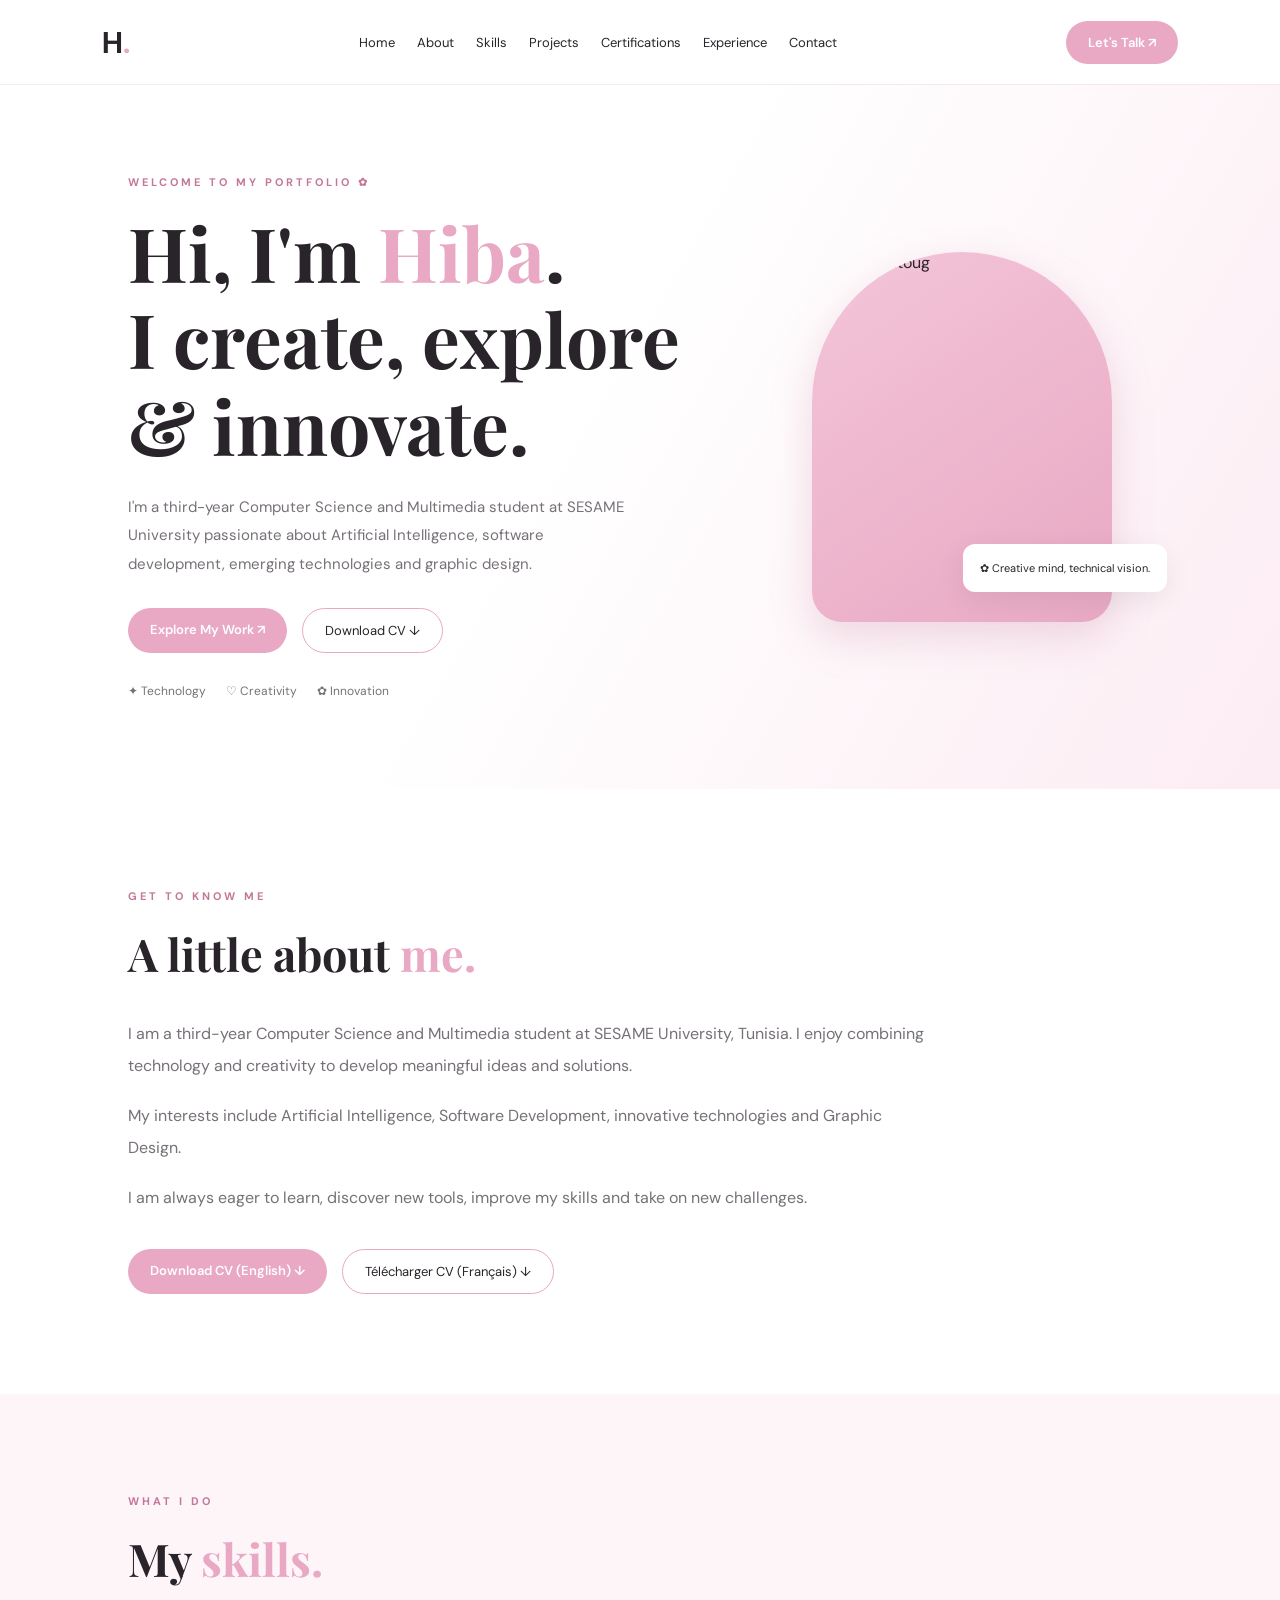
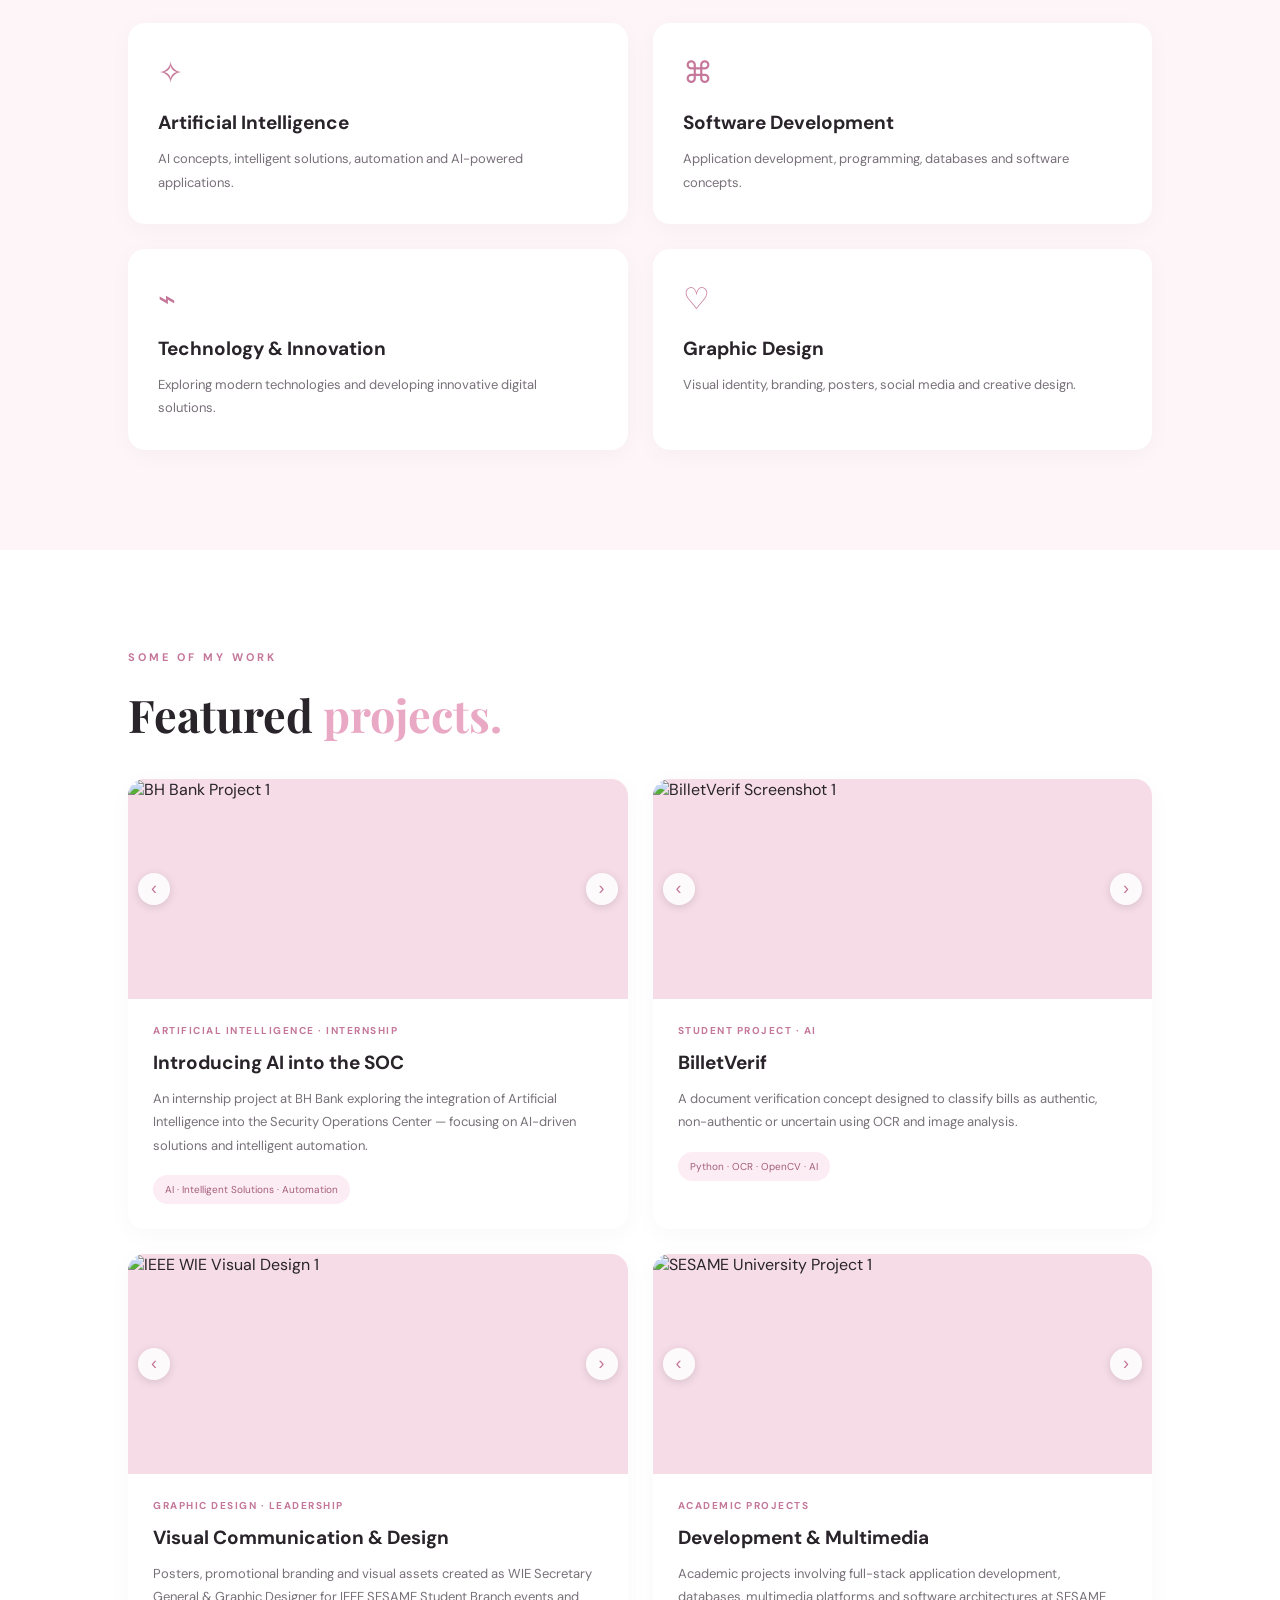
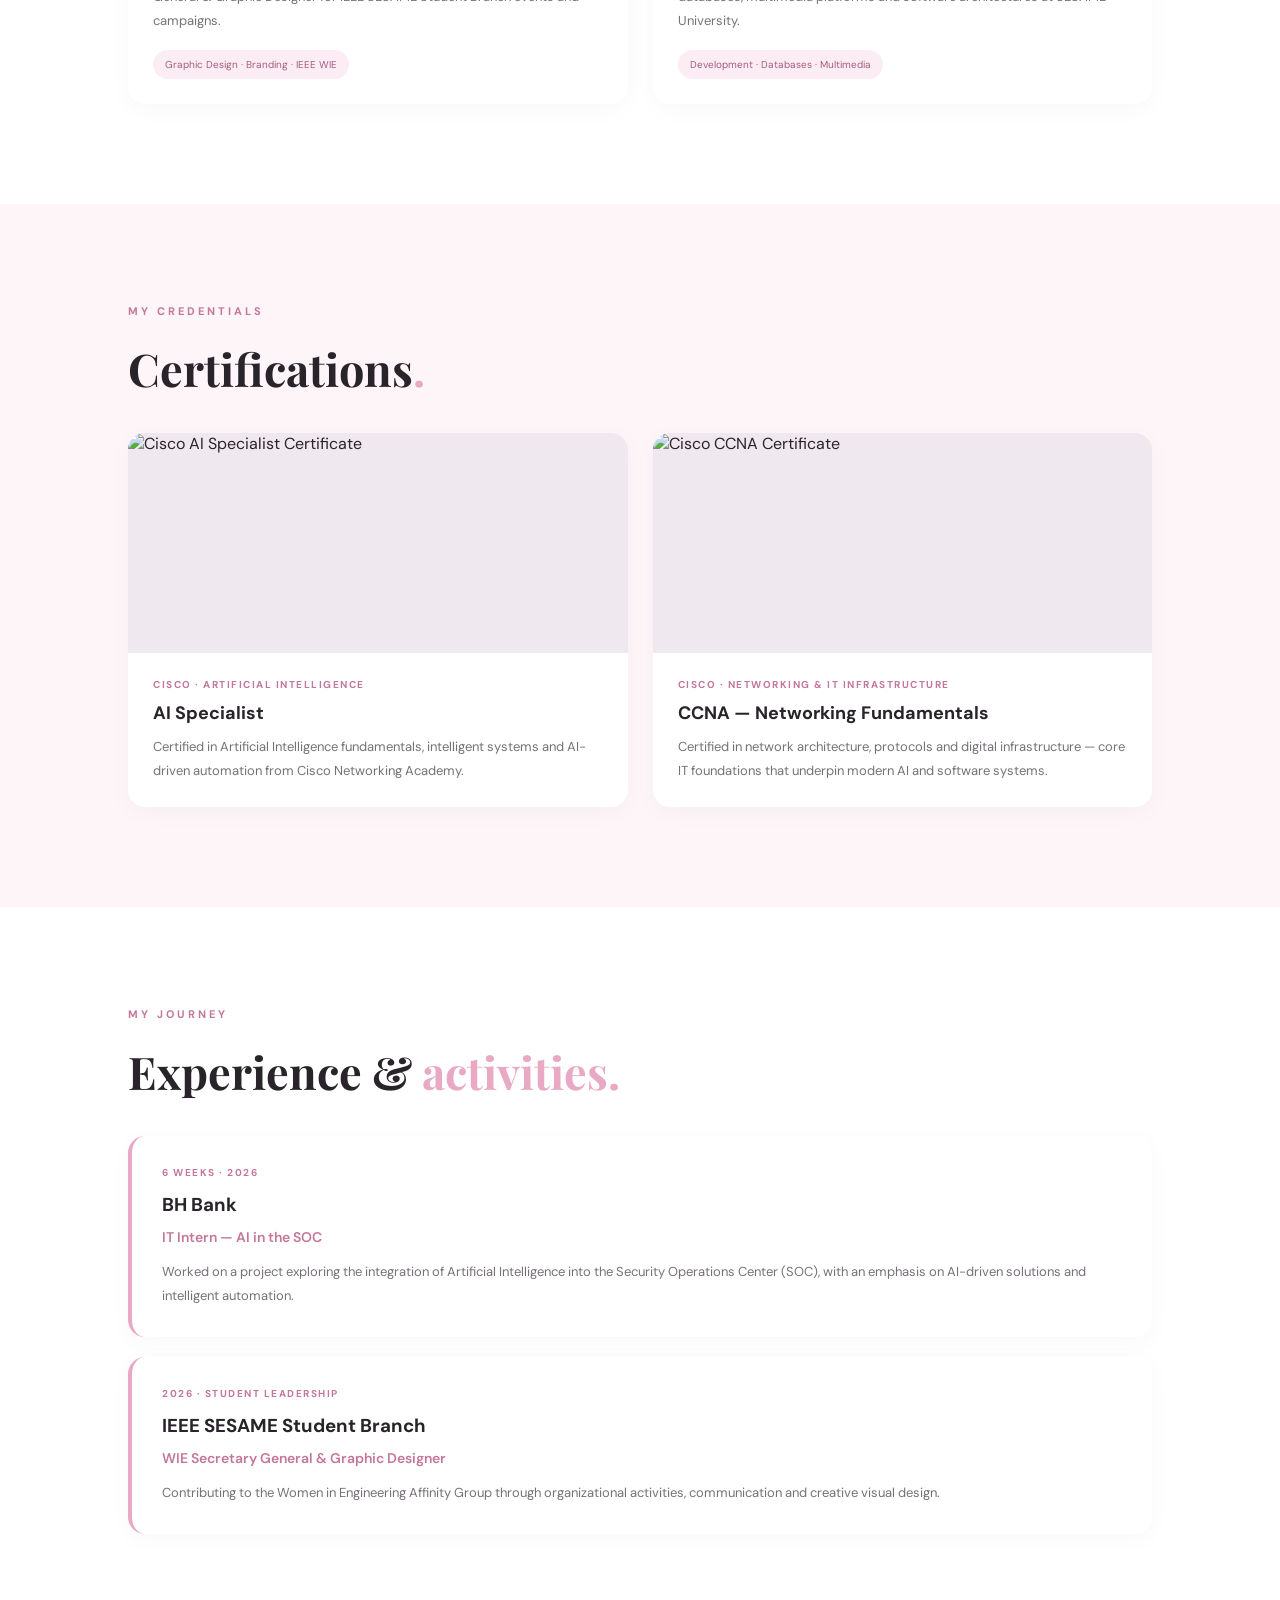
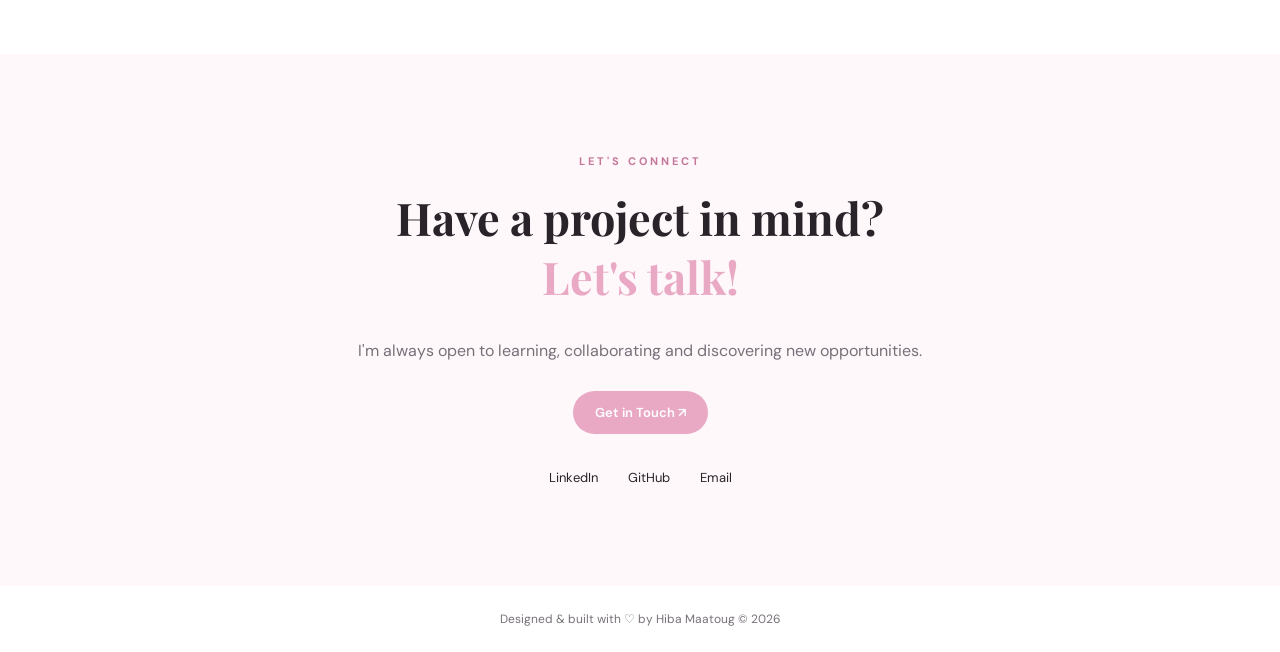
==== index.html @ 32c4073d "Add files via upload" ====
<!DOCTYPE html>
<html lang="en">
<head>
  <meta charset="UTF-8">
  <meta name="viewport" content="width=device-width, initial-scale=1.0">
  <title>Hiba Maatoug | Portfolio</title>
  <meta name="description" content="Hiba Maatoug's personal portfolio - AI, Software Development and Graphic Design.">
  <link rel="stylesheet" href="style.css">
  <link rel="preconnect" href="https://fonts.googleapis.com">
  <link rel="preconnect" href="https://fonts.gstatic.com" crossorigin>
  <link href="https://fonts.googleapis.com/css2?family=DM+Sans:wght@400;500;600;700&family=Playfair+Display:wght@500;600;700&display=swap" rel="stylesheet">
</head>
<body>

  <!-- NAVIGATION -->
  <header>
    <nav class="navbar">
      <a href="#home" class="logo">H<span>.</span></a>
      <ul class="nav-links">
        <li><a href="#home">Home</a></li>
        <li><a href="#about">About</a></li>
        <li><a href="#skills">Skills</a></li>
        <li><a href="#projects">Projects</a></li>
        <li><a href="#certifications">Certifications</a></li>
        <li><a href="#experience">Experience</a></li>
        <li><a href="#contact">Contact</a></li>
      </ul>
      <a href="#contact" class="nav-button">Let's Talk ↗</a>
    </nav>
  </header>

  <!-- HOME / HERO -->
  <section id="home" class="hero">
    <div class="hero-content">
      <p class="eyebrow">WELCOME TO MY PORTFOLIO ✿</p>
      <h1>
        Hi, I'm <span>Hiba</span>.<br>
        I create, explore<br>
        & innovate.
      </h1>
      <p class="hero-description">
        I'm a third-year Computer Science and Multimedia student at SESAME University passionate about Artificial Intelligence, software development, emerging technologies and graphic design.
      </p>
      <div class="hero-buttons">
        <a href="#projects" class="primary-button">Explore My Work ↗</a>
        <a href="images/CV-Hiba-Maatoug-EN.pdf" class="secondary-button" target="_blank" download>
          Download CV ↓
        </a>
      </div>
      <div class="hero-tags">
        <span>✦ Technology</span>
        <span>♡ Creativity</span>
        <span>✿ Innovation</span>
      </div>
    </div>
    <div class="hero-visual">
      <div class="profile-frame">
        <img src="images/profile.jpeg" alt="Hiba Maatoug" class="profile-photo" onerror="this.onerror=null; this.src='images/profile.jpg';">
      </div>
      <div class="floating-card">
        ✿ Creative mind, technical vision.
      </div>
    </div>
  </section>

  <!-- ABOUT ME -->
  <section id="about" class="section">
    <p class="eyebrow">GET TO KNOW ME</p>
    <h2>A little about <span>me.</span></h2>
    <div class="about-content">
      <p>
        I am a third-year Computer Science and Multimedia student at SESAME University, Tunisia.
        I enjoy combining technology and creativity to develop meaningful ideas and solutions.
      </p>
      <p>
        My interests include Artificial Intelligence, Software Development, innovative technologies and Graphic Design.
      </p>
      <p>
        I am always eager to learn, discover new tools, improve my skills and take on new challenges.
      </p>
    </div>
    <div class="cv-buttons">
      <a href="images/CV-Hiba-Maatoug-EN.pdf" class="primary-button" target="_blank" download>Download CV (English) ↓</a>
      <a href="images/CV-Hiba-Maatoug-Sidebar-FR.pdf" class="secondary-button" target="_blank" download>Télécharger CV (Français) ↓</a>
    </div>
  </section>

  <!-- SKILLS -->
  <section id="skills" class="section soft-section">
    <p class="eyebrow">WHAT I DO</p>
    <h2>My <span>skills.</span></h2>
    <div class="skills-grid">
      <article class="skill-card">
        <div class="skill-icon">✧</div>
        <h3>Artificial Intelligence</h3>
        <p>AI concepts, intelligent solutions, automation and AI-powered applications.</p>
      </article>
      <article class="skill-card">
        <div class="skill-icon">⌘</div>
        <h3>Software Development</h3>
        <p>Application development, programming, databases and software concepts.</p>
      </article>
      <article class="skill-card">
        <div class="skill-icon">⌁</div>
        <h3>Technology & Innovation</h3>
        <p>Exploring modern technologies and developing innovative digital solutions.</p>
      </article>
      <article class="skill-card">
        <div class="skill-icon">♡</div>
        <h3>Graphic Design</h3>
        <p>Visual identity, branding, posters, social media and creative design.</p>
      </article>
    </div>
  </section>

  <!-- PROJECTS -->
  <section id="projects" class="section">
    <p class="eyebrow">SOME OF MY WORK</p>
    <h2>Featured <span>projects.</span></h2>
    <div class="projects-grid">

      <!-- PROJECT 1 — BH Bank / AI in the SOC -->
      <article class="project-card">
        <div class="project-image-slider">
          <div class="slides" id="slider-soc">
            <img src="images/banksite1.png" alt="BH Bank Project 1">
            <img src="images/banksite2.png" alt="BH Bank Project 2">
            <img src="images/banksite3.png" alt="BH Bank Project 3">
            <img src="images/banksite4.png" alt="BH Bank Project 4">
            <img src="images/banksite5.png" alt="BH Bank Project 5">
            <img src="images/banksite6.png" alt="BH Bank Project 6">
            <img src="images/banksite7.png" alt="BH Bank Project 7">
          </div>
          <button class="slider-btn prev" onclick="slideProject('slider-soc', -1)">‹</button>
          <button class="slider-btn next" onclick="slideProject('slider-soc', 1)">›</button>
        </div>
        <div class="project-info">
          <span class="project-category">ARTIFICIAL INTELLIGENCE · INTERNSHIP</span>
          <h3>Introducing AI into the SOC</h3>
          <p>An internship project at BH Bank exploring the integration of Artificial Intelligence into the Security Operations Center — focusing on AI-driven solutions and intelligent automation.</p>
          <span class="project-tech">AI · Intelligent Solutions · Automation</span>
        </div>
      </article>

      <!-- PROJECT 2 — BilletVerif -->
      <article class="project-card">
        <div class="project-image-slider">
          <div class="slides" id="slider-billet">
            <img src="images/billetverif1.png" alt="BilletVerif Screenshot 1">
            <img src="images/billetverif2.png" alt="BilletVerif Screenshot 2">
            <img src="images/billetverif3.png" alt="BilletVerif Screenshot 3">
          </div>
          <button class="slider-btn prev" onclick="slideProject('slider-billet', -1)">‹</button>
          <button class="slider-btn next" onclick="slideProject('slider-billet', 1)">›</button>
        </div>
        <div class="project-info">
          <span class="project-category">STUDENT PROJECT · AI</span>
          <h3>BilletVerif</h3>
          <p>A document verification concept designed to classify bills as authentic, non-authentic or uncertain using OCR and image analysis.</p>
          <span class="project-tech">Python · OCR · OpenCV · AI</span>
        </div>
      </article>

      <!-- PROJECT 3 — Graphic Design (IEEE & WIE) -->
      <article class="project-card">
        <div class="project-image-slider">
          <div class="slides" id="slider-design">
            <img src="images/wie1.jpg" alt="IEEE WIE Visual Design 1">
            <img src="images/wie2.jpg" alt="IEEE WIE Visual Design 2">
            <img src="images/ieee1.jpg" alt="IEEE SESAME Poster 1">
            <img src="images/ieee2.jpg" alt="IEEE SESAME Poster 2">
          </div>
          <button class="slider-btn prev" onclick="slideProject('slider-design', -1)">‹</button>
          <button class="slider-btn next" onclick="slideProject('slider-design', 1)">›</button>
        </div>
        <div class="project-info">
          <span class="project-category">GRAPHIC DESIGN · LEADERSHIP</span>
          <h3>Visual Communication & Design</h3>
          <p>Posters, promotional branding and visual assets created as WIE Secretary General & Graphic Designer for IEEE SESAME Student Branch events and campaigns.</p>
          <span class="project-tech">Graphic Design · Branding · IEEE WIE</span>
        </div>
      </article>

      <!-- PROJECT 4 — University Projects -->
      <article class="project-card">
        <div class="project-image-slider">
          <div class="slides" id="slider-uni">
            <img src="images/uni1.png" alt="SESAME University Project 1">
            <img src="images/uni2.png" alt="SESAME University Project 2">
          </div>
          <button class="slider-btn prev" onclick="slideProject('slider-uni', -1)">‹</button>
          <button class="slider-btn next" onclick="slideProject('slider-uni', 1)">›</button>
        </div>
        <div class="project-info">
          <span class="project-category">ACADEMIC PROJECTS</span>
          <h3>Development & Multimedia</h3>
          <p>Academic projects involving full-stack application development, databases, multimedia platforms and software architectures at SESAME University.</p>
          <span class="project-tech">Development · Databases · Multimedia</span>
        </div>
      </article>

    </div>
  </section>

  <!-- CERTIFICATIONS -->
  <section id="certifications" class="section soft-section">
    <p class="eyebrow">MY CREDENTIALS</p>
    <h2>Certifications<span>.</span></h2>
    <div class="certs-grid">

      <article class="cert-card">
        <div class="cert-image-wrap">
          <img src="images/ai.jpeg" alt="Cisco AI Specialist Certificate" class="cert-img" onerror="this.onerror=null; this.src='images/ai.jpg';">
        </div>
        <div class="cert-info">
          <span class="cert-issuer">CISCO · ARTIFICIAL INTELLIGENCE</span>
          <h3>AI Specialist</h3>
          <p>Certified in Artificial Intelligence fundamentals, intelligent systems and AI-driven automation from Cisco Networking Academy.</p>
        </div>
      </article>

      <article class="cert-card">
        <div class="cert-image-wrap">
          <img src="images/ccna.jpeg" alt="Cisco CCNA Certificate" class="cert-img" onerror="this.onerror=null; this.src='images/ccna.jpg';">
        </div>
        <div class="cert-info">
          <span class="cert-issuer">CISCO · NETWORKING & IT INFRASTRUCTURE</span>
          <h3>CCNA — Networking Fundamentals</h3>
          <p>Certified in network architecture, protocols and digital infrastructure — core IT foundations that underpin modern AI and software systems.</p>
        </div>
      </article>

    </div>
  </section>

  <!-- EXPERIENCE -->
  <section id="experience" class="section">
    <p class="eyebrow">MY JOURNEY</p>
    <h2>Experience & <span>activities.</span></h2>
    <article class="experience-card">
      <span class="project-category">6 WEEKS · 2026</span>
      <h3>BH Bank</h3>
      <p class="experience-role">IT Intern — AI in the SOC</p>
      <p>Worked on a project exploring the integration of Artificial Intelligence into the Security Operations Center (SOC), with an emphasis on AI-driven solutions and intelligent automation.</p>
    </article>
    <article class="experience-card">
      <span class="project-category">2026 · STUDENT LEADERSHIP</span>
      <h3>IEEE SESAME Student Branch</h3>
      <p class="experience-role">WIE Secretary General & Graphic Designer</p>
      <p>Contributing to the Women in Engineering Affinity Group through organizational activities, communication and creative visual design.</p>
    </article>
  </section>

  <!-- CONTACT -->
  <section id="contact" class="contact-section">
    <p class="eyebrow">LET'S CONNECT</p>
    <h2>
      Have a project in mind?<br>
      <span>Let's talk!</span>
    </h2>
    <p>I'm always open to learning, collaborating and discovering new opportunities.</p>
    <a href="mailto:hiba.maatoug@sesame.com.tn" class="primary-button">Get in Touch ↗</a>
    <div class="social-links">
      <a href="https://www.linkedin.com/in/hiba-maatoug-35aba0387/" target="_blank">LinkedIn</a>
      <a href="https://github.com/hibamaatoug-blip" target="_blank">GitHub</a>
      <a href="mailto:hiba.maatoug@sesame.com.tn">Email</a>
    </div>
  </section>

  <!-- FOOTER -->
  <footer>
    <p>Designed & built with ♡ by Hiba Maatoug © 2026</p>
  </footer>

  <script src="script.js"></script>
</body>
</html>
---- style.css ----
/* ========================= 1. GLOBAL SETTINGS ========================= */
:root {
  --pink: #e9a9c4;
  --pink-dark: #c47799;
  --light-pink: #fcecf3;
  --white: #ffffff;
  --dark: #29232a;
  --gray: #777078;
}

* {
  margin: 0;
  padding: 0;
  box-sizing: border-box;
  scroll-behavior: smooth;
}

body {
  font-family: 'DM Sans', sans-serif;
  color: var(--dark);
  background: var(--white);
}

h1, h2 {
  font-family: 'Playfair Display', serif;
}

a {
  text-decoration: none;
  color: inherit;
}

/* ========================= 2. NAVIGATION ========================= */
.navbar {
  min-height: 85px;
  display: flex;
  justify-content: space-between;
  align-items: center;
  padding: 15px 8%;
  background: white;
  position: sticky;
  top: 0;
  z-index: 100;
  border-bottom: 1px solid #f5e9ef;
}

.logo {
  font-size: 30px;
  font-weight: 700;
}

.logo span {
  color: var(--pink);
}

.nav-links {
  display: flex;
  list-style: none;
  gap: 22px;
  font-size: 13px;
}

.nav-links a {
  transition: 0.3s;
}

.nav-links a:hover {
  color: var(--pink-dark);
}

.nav-button, .primary-button {
  background: var(--pink);
  color: white;
  padding: 13px 22px;
  border-radius: 30px;
  font-size: 13px;
  font-weight: 600;
  display: inline-block;
  transition: 0.3s;
}

.nav-button:hover, .primary-button:hover {
  background: var(--pink-dark);
  transform: translateY(-3px);
}

/* ========================= 3. HERO SECTION ========================= */
.hero {
  min-height: 650px;
  padding: 90px 10%;
  display: flex;
  align-items: center;
  justify-content: space-between;
  gap: 50px;
  background: linear-gradient(120deg, #ffffff 45%, #fcecf3 100%);
}

.hero-content {
  max-width: 590px;
}

.eyebrow {
  color: var(--pink-dark);
  font-size: 11px;
  letter-spacing: 3px;
  font-weight: 700;
  margin-bottom: 20px;
}

.hero h1 {
  font-size: clamp(45px, 6vw, 75px);
  line-height: 1.15;
  margin-bottom: 25px;
}

.hero h1 span, h2 span {
  color: var(--pink);
}

.hero-description {
  color: var(--gray);
  line-height: 1.9;
  max-width: 500px;
  font-size: 15px;
}

.hero-buttons {
  display: flex;
  gap: 15px;
  margin: 30px 0;
  flex-wrap: wrap;
}

.secondary-button {
  border: 1px solid var(--pink);
  padding: 13px 22px;
  border-radius: 30px;
  font-size: 13px;
  transition: 0.3s;
  display: inline-block;
}

.secondary-button:hover {
  background: var(--light-pink);
}

.hero-tags {
  display: flex;
  gap: 20px;
  flex-wrap: wrap;
  font-size: 12px;
  color: var(--gray);
}

/* ========================= 4. PROFILE PHOTO ========================= */
.hero-visual {
  position: relative;
  width: 340px;
  flex-shrink: 0;
}

.profile-frame {
  width: 300px;
  height: 370px;
  border-radius: 150px 150px 30px 30px;
  overflow: hidden;
  background: linear-gradient(145deg, #f3c5d8, #e9a9c4);
  box-shadow: 0 15px 40px rgba(196, 119, 153, 0.25);
}

.profile-photo {
  width: 100%;
  height: 100%;
  object-fit: cover;
  object-position: center top;
  display: block;
}

.floating-card {
  position: absolute;
  bottom: 30px;
  right: -15px;
  background: white;
  padding: 17px;
  border-radius: 12px;
  box-shadow: 0 8px 30px #00000012;
  font-size: 11px;
}

/* ========================= 5. GENERAL SECTIONS ========================= */
.section {
  padding: 100px 10%;
}

.section h2, .contact-section h2 {
  font-size: 45px;
  margin-bottom: 35px;
}

.soft-section {
  background: #fdf5f8;
}

.about-content {
  max-width: 800px;
  color: var(--gray);
  line-height: 2;
  display: grid;
  gap: 18px;
  margin-bottom: 35px;
}

.cv-buttons {
  display: flex;
  gap: 15px;
  flex-wrap: wrap;
}

/* ========================= 6. SKILLS ========================= */
.skills-grid {
  display: grid;
  grid-template-columns: repeat(2, 1fr);
  gap: 25px;
}

.skill-card {
  background: white;
  border-radius: 17px;
  padding: 30px;
  box-shadow: 0 5px 25px #00000008;
  transition: 0.3s;
}

.skill-card:hover {
  transform: translateY(-6px);
  box-shadow: 0 12px 30px #d78eaf20;
}

.skill-icon {
  font-size: 30px;
  color: var(--pink-dark);
  margin-bottom: 18px;
}

.skill-card h3 {
  margin-bottom: 12px;
  font-size: 19px;
}

.skill-card p {
  color: var(--gray);
  line-height: 1.8;
  font-size: 13px;
}

/* ========================= 7. PROJECTS ========================= */
.projects-grid {
  display: grid;
  grid-template-columns: repeat(2, 1fr);
  gap: 25px;
}

.project-card {
  background: white;
  border-radius: 17px;
  overflow: hidden;
  box-shadow: 0 5px 25px #00000008;
  transition: 0.3s;
}

.project-card:hover {
  transform: translateY(-6px);
  box-shadow: 0 12px 30px #d78eaf20;
}

/* Image Slider */
.project-image-slider {
  position: relative;
  height: 220px;
  overflow: hidden;
  background: #f5dce7;
}

.slides {
  display: flex;
  height: 100%;
  transition: transform 0.4s ease;
}

.slides img {
  min-width: 100%;
  height: 100%;
  object-fit: cover;
  flex-shrink: 0;
}

.slider-btn {
  position: absolute;
  top: 50%;
  transform: translateY(-50%);
  background: rgba(255, 255, 255, 0.85);
  border: none;
  border-radius: 50%;
  width: 32px;
  height: 32px;
  font-size: 18px;
  cursor: pointer;
  color: var(--pink-dark);
  display: flex;
  align-items: center;
  justify-content: center;
  transition: 0.2s;
  z-index: 2;
  box-shadow: 0 2px 10px rgba(0,0,0,0.12);
}

.slider-btn:hover {
  background: white;
  color: var(--pink-dark);
}

.slider-btn.prev { left: 10px; }
.slider-btn.next { right: 10px; }

/* Static project images (for design/university cards) */
.project-image {
  height: 220px;
  display: flex;
  justify-content: center;
  align-items: center;
  font-family: 'Playfair Display', serif;
  font-size: 22px;
  font-weight: 700;
  color: #7c4660;
  letter-spacing: 1px;
}

.project-three { background: #f5e5d5; }
.project-four  { background: #e8e6f3; }

.project-info {
  padding: 25px;
}

.project-category {
  font-size: 10px;
  letter-spacing: 1.5px;
  color: var(--pink-dark);
  font-weight: 700;
  display: block;
  margin-bottom: 13px;
}

.project-info h3 {
  margin-bottom: 12px;
  font-size: 19px;
}

.project-info p {
  color: var(--gray);
  line-height: 1.8;
  font-size: 13px;
}

.project-tech {
  display: inline-block;
  margin-top: 18px;
  padding: 8px 12px;
  background: var(--light-pink);
  color: #a45e7d;
  border-radius: 20px;
  font-size: 10px;
}

/* ========================= 8. CERTIFICATIONS ========================= */
.certs-grid {
  display: grid;
  grid-template-columns: repeat(2, 1fr);
  gap: 25px;
}

.cert-card {
  background: white;
  border-radius: 17px;
  overflow: hidden;
  box-shadow: 0 5px 25px #00000008;
  transition: 0.3s;
  display: flex;
  flex-direction: column;
}

.cert-card:hover {
  transform: translateY(-6px);
  box-shadow: 0 12px 30px #d78eaf20;
}

.cert-image-wrap {
  height: 220px;
  overflow: hidden;
  background: #f0e8ef;
}

.cert-img {
  width: 100%;
  height: 100%;
  object-fit: cover;
  object-position: center;
  display: block;
  transition: transform 0.4s ease;
}

.cert-card:hover .cert-img {
  transform: scale(1.03);
}

.cert-info {
  padding: 25px;
}

.cert-issuer {
  font-size: 10px;
  letter-spacing: 1.5px;
  color: var(--pink-dark);
  font-weight: 700;
  display: block;
  margin-bottom: 10px;
}

.cert-info h3 {
  margin-bottom: 10px;
  font-size: 18px;
}

.cert-info p {
  color: var(--gray);
  line-height: 1.8;
  font-size: 13px;
}

/* ========================= 9. EXPERIENCE ========================= */
.experience-card {
  background: white;
  border-radius: 17px;
  padding: 30px;
  margin-bottom: 20px;
  border-left: 4px solid var(--pink);
  box-shadow: 0 5px 25px #00000008;
}

.experience-card h3 {
  margin-bottom: 8px;
}

.experience-card p {
  color: var(--gray);
  line-height: 1.8;
  font-size: 13px;
}

.experience-role {
  color: var(--pink-dark) !important;
  font-weight: 600;
  margin-bottom: 10px;
  font-size: 14px !important;
}

/* ========================= 10. CONTACT ========================= */
.contact-section {
  text-align: center;
  padding: 100px 20px;
  background: #fff8fb;
}

.contact-section h2 {
  line-height: 1.3;
}

.contact-section > p:not(.eyebrow) {
  color: var(--gray);
  margin-bottom: 30px;
}

.social-links {
  margin-top: 35px;
  display: flex;
  justify-content: center;
  gap: 30px;
  font-size: 13px;
}

.social-links a:hover {
  color: var(--pink-dark);
}

/* ========================= 11. FOOTER ========================= */
footer {
  text-align: center;
  padding: 25px;
  color: var(--gray);
  font-size: 12px;
}

/* ========================= 12. ANIMATIONS ========================= */
.reveal {
  opacity: 0;
  transform: translateY(25px);
  transition: opacity 0.7s ease, transform 0.7s ease;
}

.reveal.visible {
  opacity: 1;
  transform: translateY(0);
}

/* ========================= 13. RESPONSIVE ========================= */
@media (max-width: 950px) {
  .nav-links {
    gap: 14px;
    font-size: 12px;
  }
}

@media (max-width: 850px) {
  .hero {
    flex-direction: column;
    text-align: center;
  }
  .hero-visual {
    margin: 20px auto;
  }
  .hero-buttons, .hero-tags, .cv-buttons {
    justify-content: center;
  }
  .certs-grid {
    grid-template-columns: 1fr;
  }
}

@media (max-width: 600px) {
  .navbar {
    padding: 15px 5%;
    height: auto;
    flex-wrap: wrap;
    gap: 15px;
  }
  .nav-links {
    order: 3;
    width: 100%;
    overflow-x: auto;
    padding: 10px 0;
  }
  .nav-button {
    padding: 10px 15px;
  }
  .hero {
    padding: 65px 6%;
  }
  .section {
    padding: 70px 6%;
  }
  .skills-grid,
  .projects-grid,
  .certs-grid {
    grid-template-columns: 1fr;
  }
  .section h2,
  .contact-section h2 {
    font-size: 35px;
  }
  .profile-frame {
    width: 260px;
    height: 320px;
  }
}

/* ========================= 14. PRINT STYLES ========================= */
@media print {
  header, .nav-button, .hero-buttons, .slider-btn {
    display: none !important;
  }
  .reveal {
    opacity: 1 !important;
    transform: none !important;
  }
  .skill-card, .project-card, .cert-card, .experience-card {
    page-break-inside: avoid;
    box-shadow: none !important;
    border: 1px solid #ddd !important;
  }
}
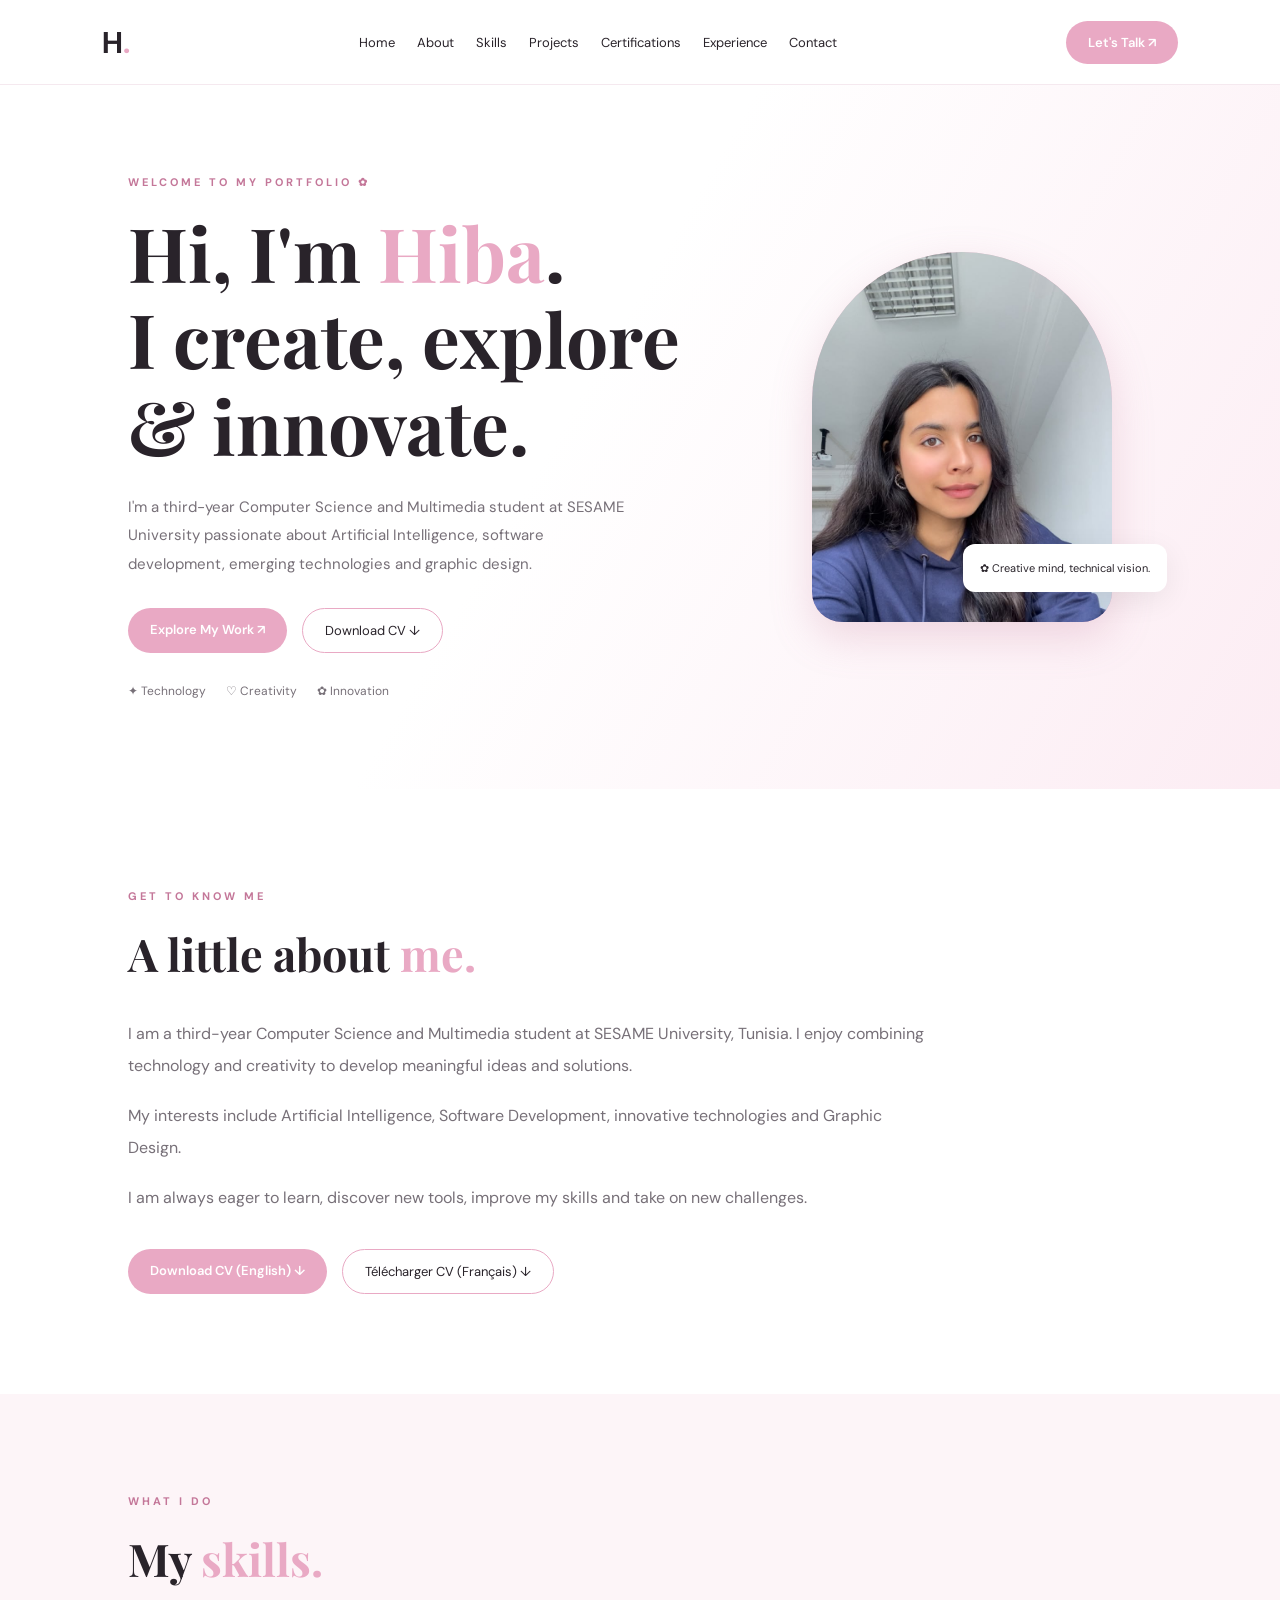
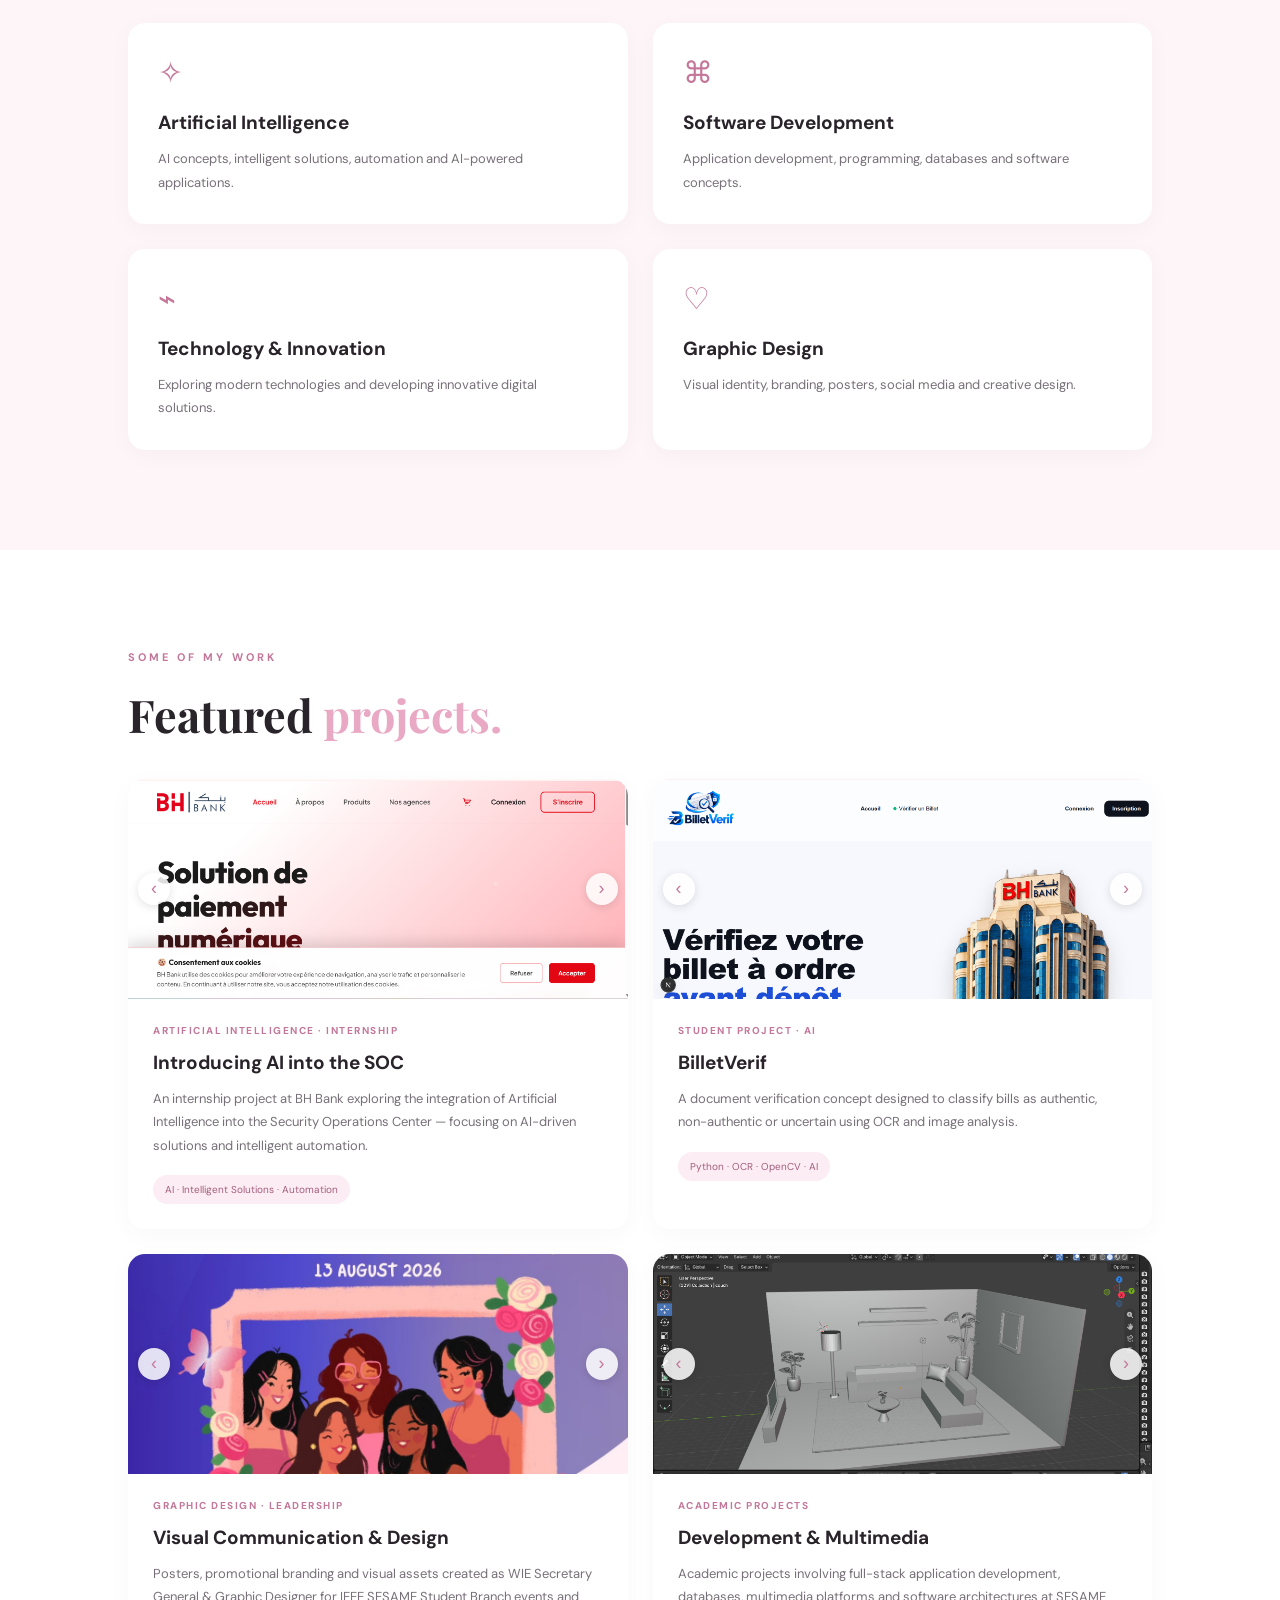
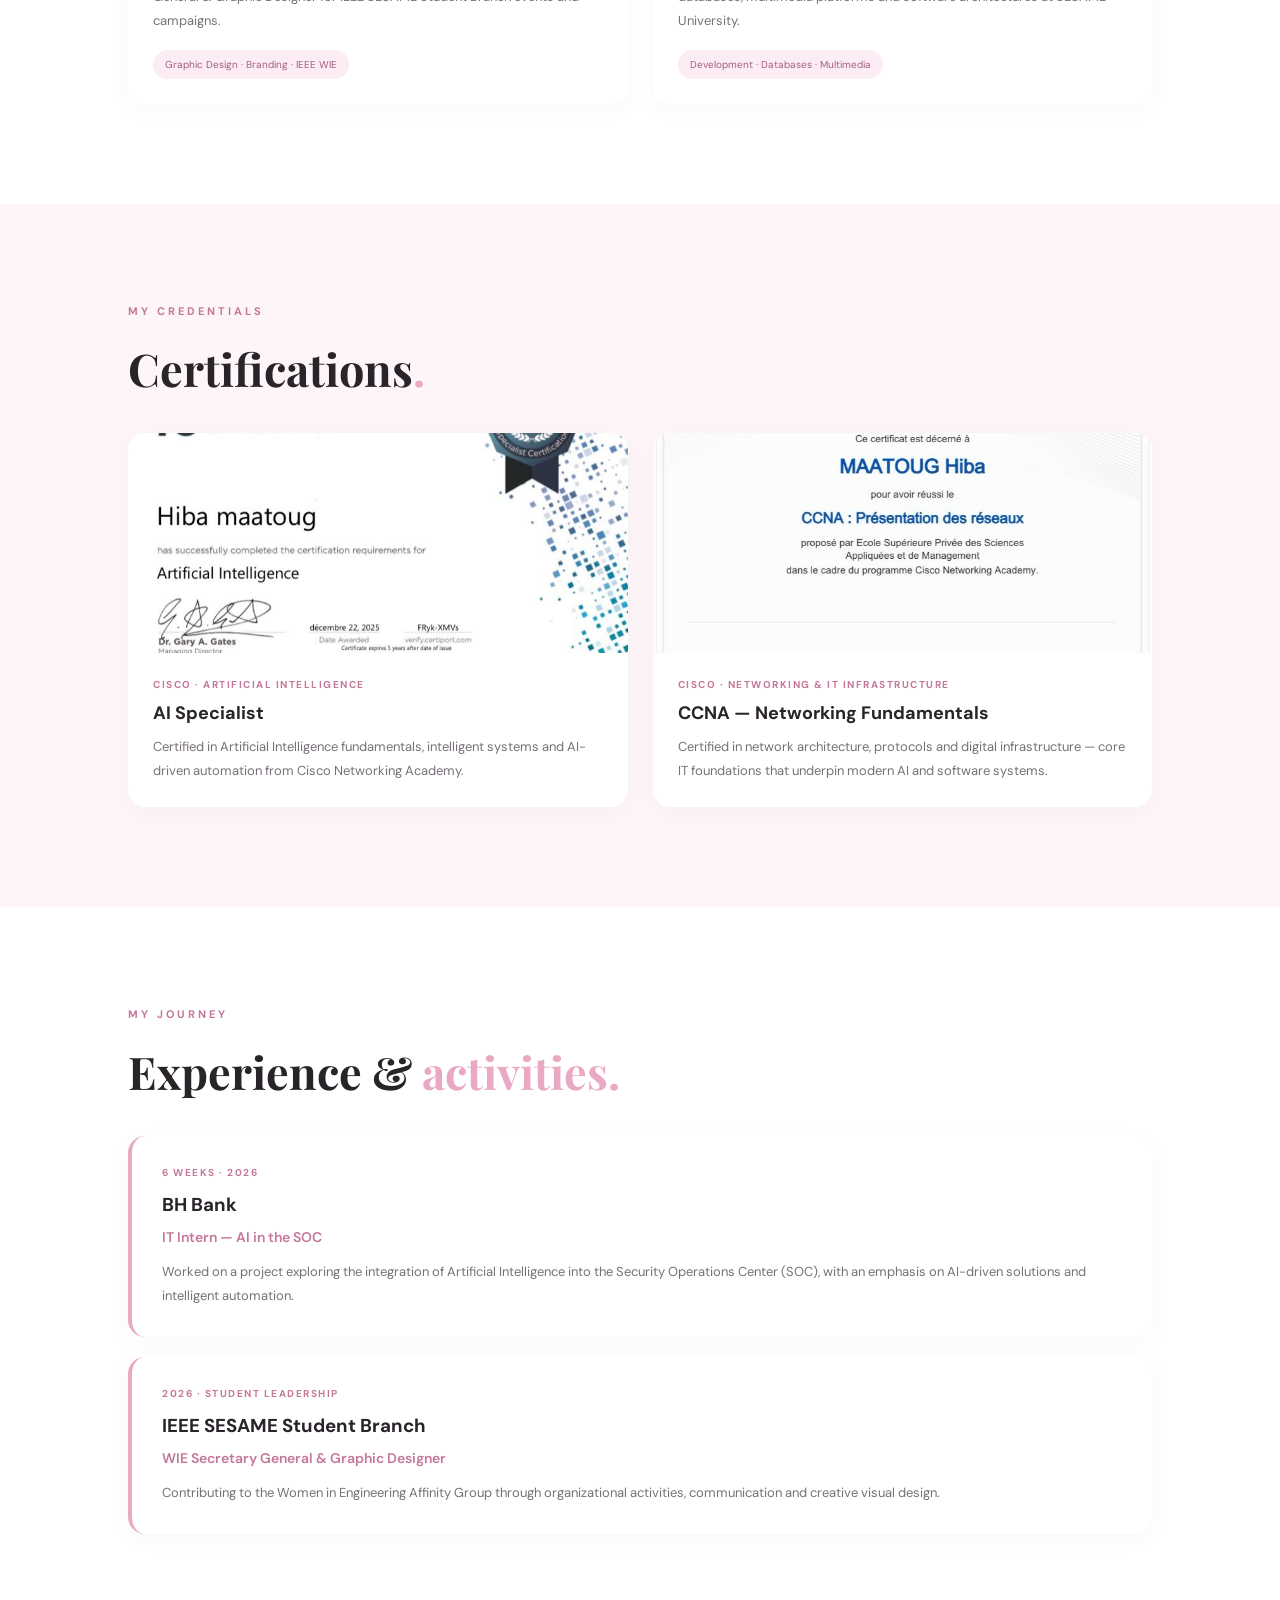
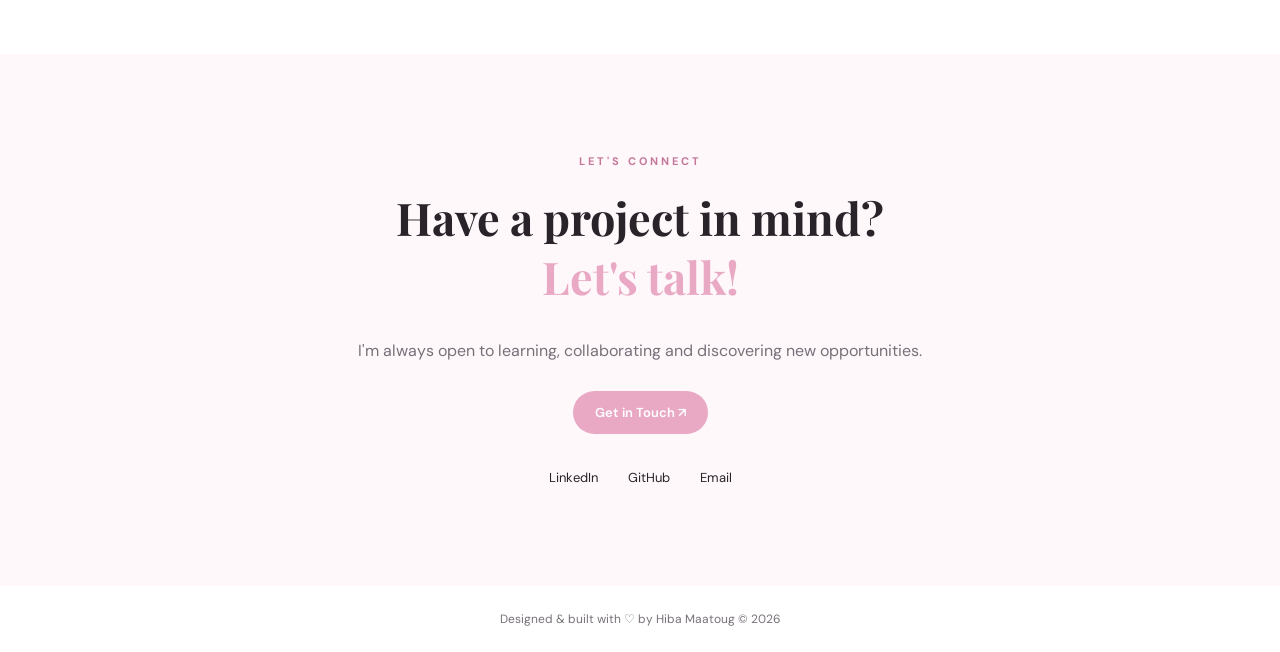
==== commit 0bf2c689: "Add files via upload" ====
--- a/index.html
+++ b/index.html
@@ -43,7 +43,7 @@
       </p>
       <div class="hero-buttons">
         <a href="#projects" class="primary-button">Explore My Work ↗</a>
-        <a href="images/CV-Hiba-Maatoug-EN.pdf" class="secondary-button" target="_blank" download>
+        <a href="CV-Hiba-Maatoug-EN.pdf" class="secondary-button" target="_blank" download>
           Download CV ↓
         </a>
       </div>
@@ -55,7 +55,7 @@
     </div>
     <div class="hero-visual">
       <div class="profile-frame">
-        <img src="images/profile.jpeg" alt="Hiba Maatoug" class="profile-photo" onerror="this.onerror=null; this.src='images/profile.jpg';">
+        <img src="profile.jpeg" alt="Hiba Maatoug" class="profile-photo" onerror="this.onerror=null; this.src='images/profile.jpeg';">
       </div>
       <div class="floating-card">
         ✿ Creative mind, technical vision.
@@ -80,8 +80,8 @@
       </p>
     </div>
     <div class="cv-buttons">
-      <a href="images/CV-Hiba-Maatoug-EN.pdf" class="primary-button" target="_blank" download>Download CV (English) ↓</a>
-      <a href="images/CV-Hiba-Maatoug-Sidebar-FR.pdf" class="secondary-button" target="_blank" download>Télécharger CV (Français) ↓</a>
+      <a href="CV-Hiba-Maatoug-EN.pdf" class="primary-button" target="_blank" download>Download CV (English) ↓</a>
+      <a href="CV-Hiba-Maatoug-Sidebar-FR.pdf" class="secondary-button" target="_blank" download>Télécharger CV (Français) ↓</a>
     </div>
   </section>
 
@@ -123,13 +123,13 @@
       <article class="project-card">
         <div class="project-image-slider">
           <div class="slides" id="slider-soc">
-            <img src="images/banksite1.png" alt="BH Bank Project 1">
-            <img src="images/banksite2.png" alt="BH Bank Project 2">
-            <img src="images/banksite3.png" alt="BH Bank Project 3">
-            <img src="images/banksite4.png" alt="BH Bank Project 4">
-            <img src="images/banksite5.png" alt="BH Bank Project 5">
-            <img src="images/banksite6.png" alt="BH Bank Project 6">
-            <img src="images/banksite7.png" alt="BH Bank Project 7">
+            <img src="banksite1.png" alt="BH Bank Project 1" onerror="this.src='images/banksite1.png'">
+            <img src="banksite2.png" alt="BH Bank Project 2" onerror="this.src='images/banksite2.png'">
+            <img src="banksite3.png" alt="BH Bank Project 3" onerror="this.src='images/banksite3.png'">
+            <img src="banksite4.png" alt="BH Bank Project 4" onerror="this.src='images/banksite4.png'">
+            <img src="banksite5.png" alt="BH Bank Project 5" onerror="this.src='images/banksite5.png'">
+            <img src="banksite6.png" alt="BH Bank Project 6" onerror="this.src='images/banksite6.png'">
+            <img src="banksite7.png" alt="BH Bank Project 7" onerror="this.src='images/banksite7.png'">
           </div>
           <button class="slider-btn prev" onclick="slideProject('slider-soc', -1)">‹</button>
           <button class="slider-btn next" onclick="slideProject('slider-soc', 1)">›</button>
@@ -146,9 +146,9 @@
       <article class="project-card">
         <div class="project-image-slider">
           <div class="slides" id="slider-billet">
-            <img src="images/billetverif1.png" alt="BilletVerif Screenshot 1">
-            <img src="images/billetverif2.png" alt="BilletVerif Screenshot 2">
-            <img src="images/billetverif3.png" alt="BilletVerif Screenshot 3">
+            <img src="billetverif1.png" alt="BilletVerif Screenshot 1" onerror="this.src='images/billetverif1.png'">
+            <img src="billetverif2.png" alt="BilletVerif Screenshot 2" onerror="this.src='images/billetverif2.png'">
+            <img src="billetverif3.png" alt="BilletVerif Screenshot 3" onerror="this.src='images/billetverif3.png'">
           </div>
           <button class="slider-btn prev" onclick="slideProject('slider-billet', -1)">‹</button>
           <button class="slider-btn next" onclick="slideProject('slider-billet', 1)">›</button>
@@ -165,10 +165,10 @@
       <article class="project-card">
         <div class="project-image-slider">
           <div class="slides" id="slider-design">
-            <img src="images/wie1.jpg" alt="IEEE WIE Visual Design 1">
-            <img src="images/wie2.jpg" alt="IEEE WIE Visual Design 2">
-            <img src="images/ieee1.jpg" alt="IEEE SESAME Poster 1">
-            <img src="images/ieee2.jpg" alt="IEEE SESAME Poster 2">
+            <img src="wie1.jpg" alt="IEEE WIE Visual Design 1" onerror="this.src='images/wie1.jpg'">
+            <img src="wie2.jpg" alt="IEEE WIE Visual Design 2" onerror="this.src='images/wie2.jpg'">
+            <img src="ieee1.jpg" alt="IEEE SESAME Poster 1" onerror="this.src='images/ieee1.jpg'">
+            <img src="ieee2.jpg" alt="IEEE SESAME Poster 2" onerror="this.src='images/ieee2.jpg'">
           </div>
           <button class="slider-btn prev" onclick="slideProject('slider-design', -1)">‹</button>
           <button class="slider-btn next" onclick="slideProject('slider-design', 1)">›</button>
@@ -185,8 +185,8 @@
       <article class="project-card">
         <div class="project-image-slider">
           <div class="slides" id="slider-uni">
-            <img src="images/uni1.png" alt="SESAME University Project 1">
-            <img src="images/uni2.png" alt="SESAME University Project 2">
+            <img src="uni1.png" alt="SESAME University Project 1" onerror="this.src='images/uni1.png'">
+            <img src="uni2.png" alt="SESAME University Project 2" onerror="this.src='images/uni2.png'">
           </div>
           <button class="slider-btn prev" onclick="slideProject('slider-uni', -1)">‹</button>
           <button class="slider-btn next" onclick="slideProject('slider-uni', 1)">›</button>
@@ -210,7 +210,7 @@
 
       <article class="cert-card">
         <div class="cert-image-wrap">
-          <img src="images/ai.jpeg" alt="Cisco AI Specialist Certificate" class="cert-img" onerror="this.onerror=null; this.src='images/ai.jpg';">
+          <img src="ai.jpeg" alt="Cisco AI Specialist Certificate" class="cert-img" onerror="this.src='images/ai.jpeg'">
         </div>
         <div class="cert-info">
           <span class="cert-issuer">CISCO · ARTIFICIAL INTELLIGENCE</span>
@@ -221,7 +221,7 @@
 
       <article class="cert-card">
         <div class="cert-image-wrap">
-          <img src="images/ccna.jpeg" alt="Cisco CCNA Certificate" class="cert-img" onerror="this.onerror=null; this.src='images/ccna.jpg';">
+          <img src="ccna.jpeg" alt="Cisco CCNA Certificate" class="cert-img" onerror="this.src='images/ccna.jpeg'">
         </div>
         <div class="cert-info">
           <span class="cert-issuer">CISCO · NETWORKING & IT INFRASTRUCTURE</span>
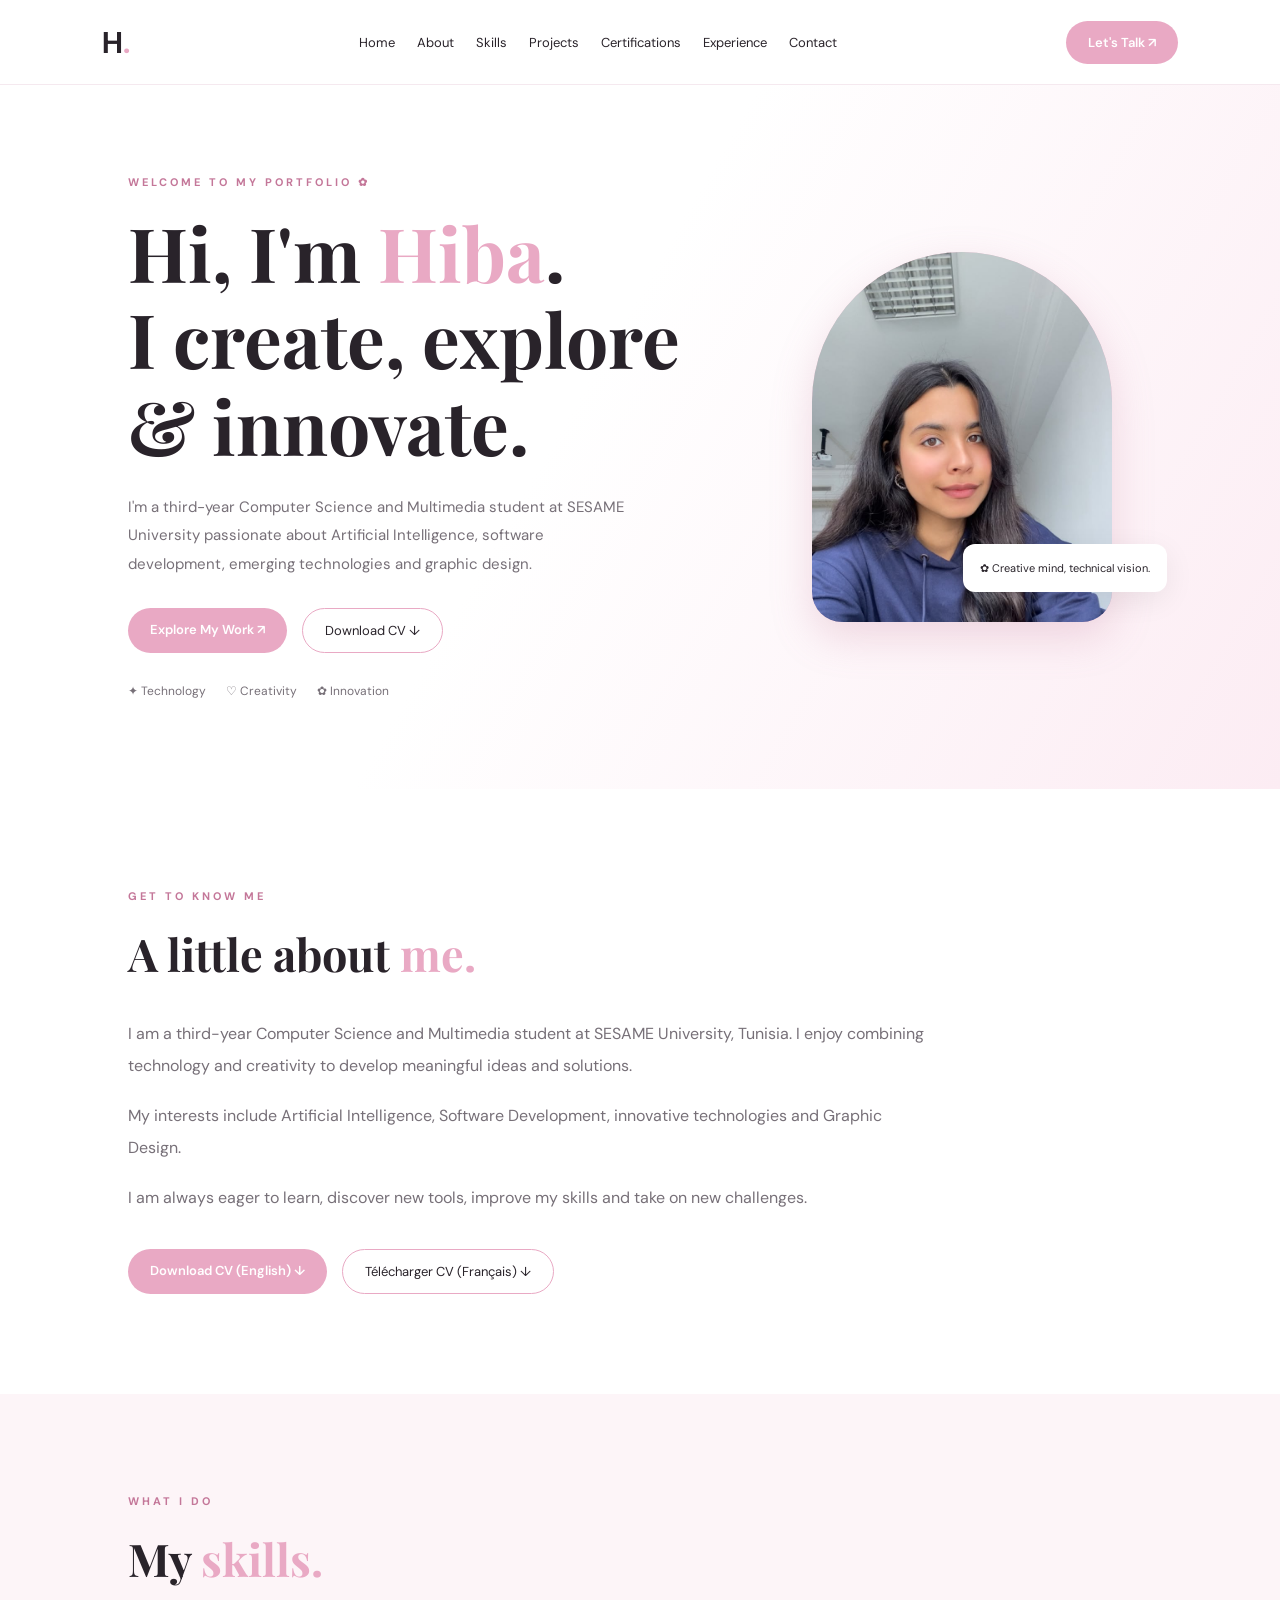
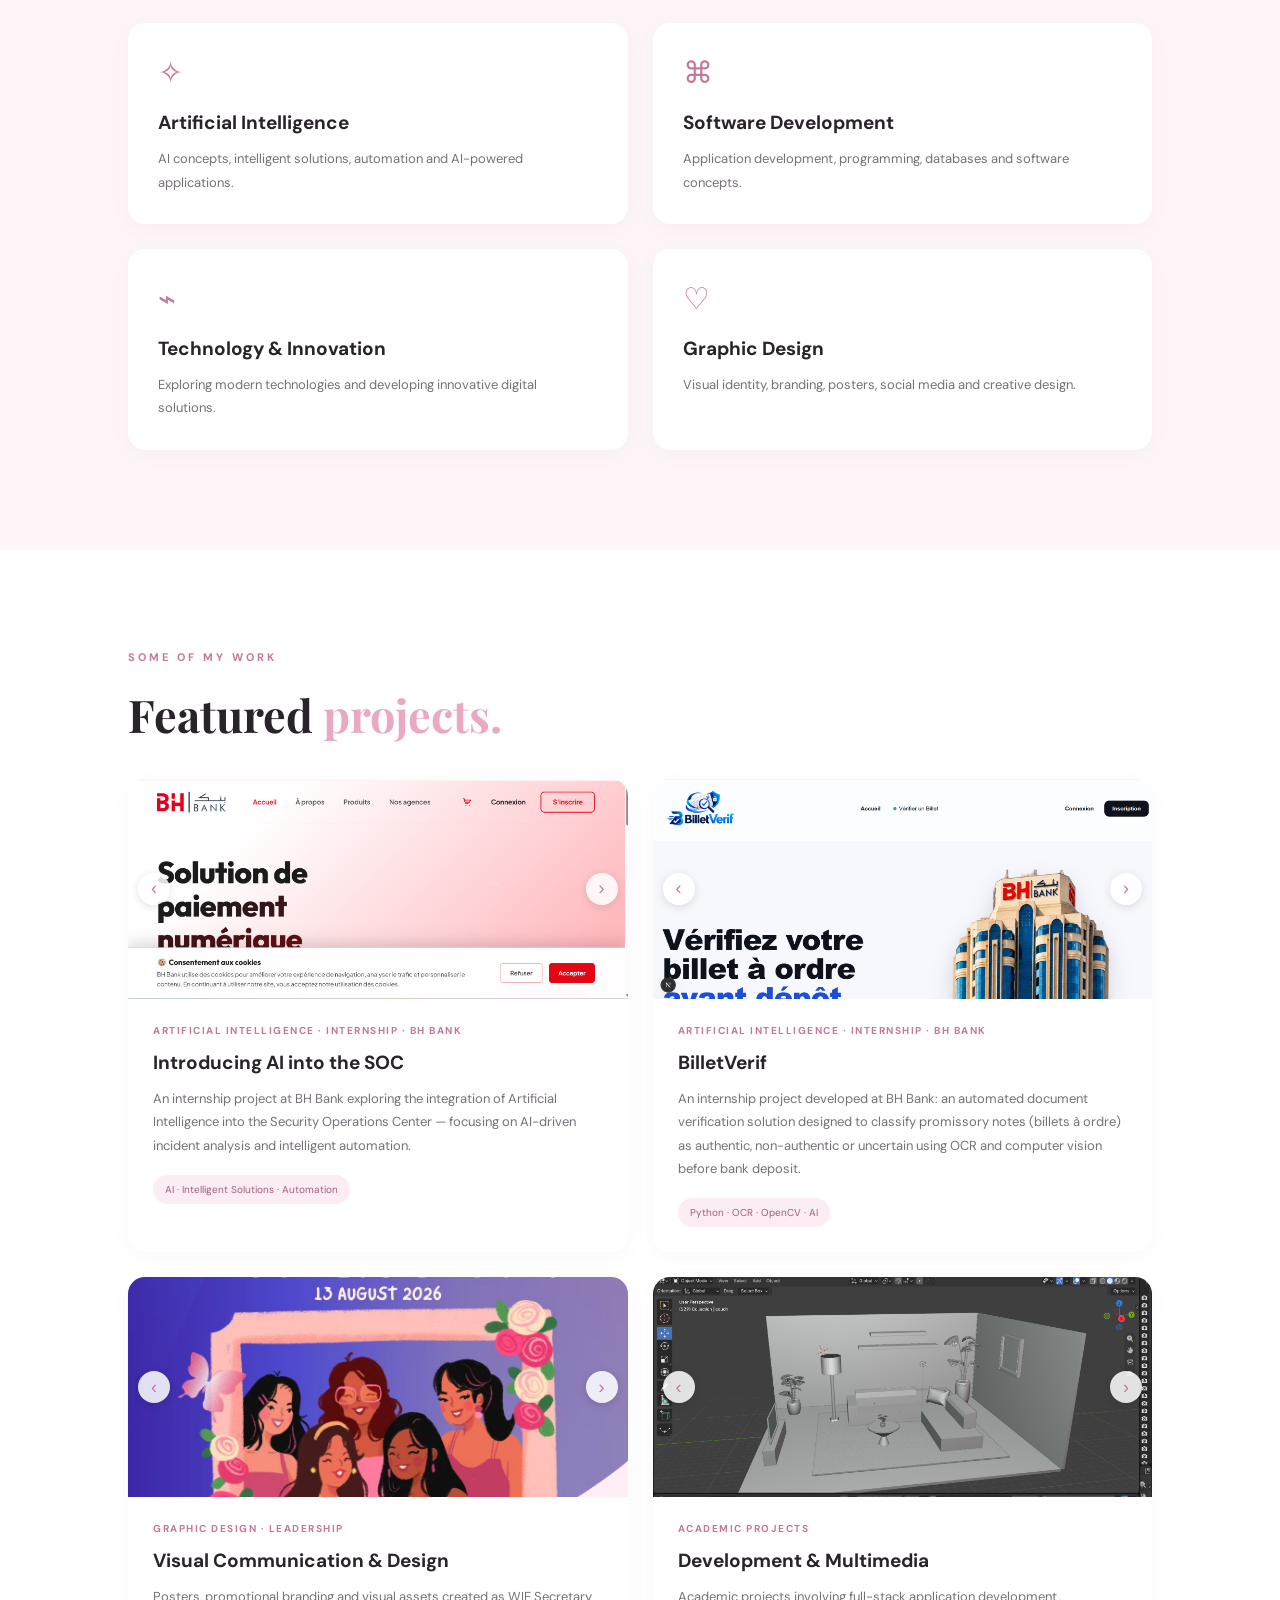
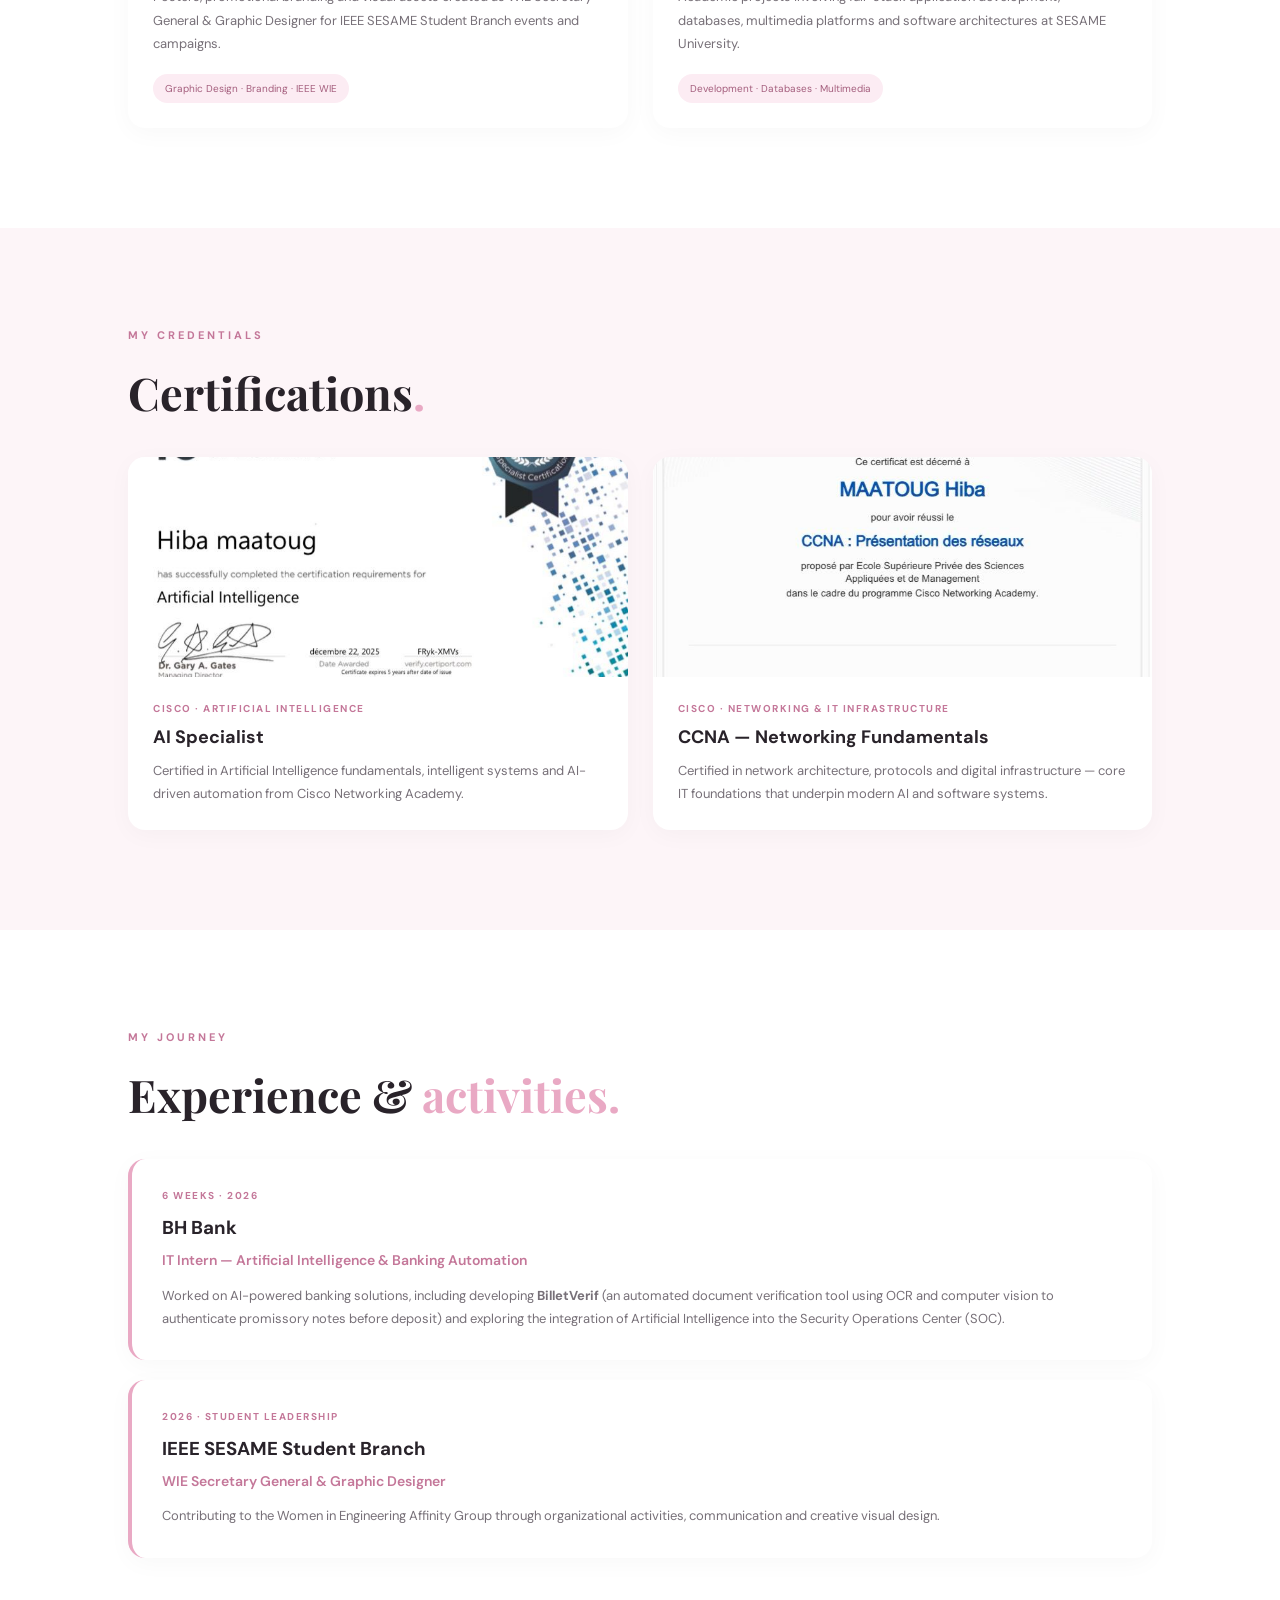
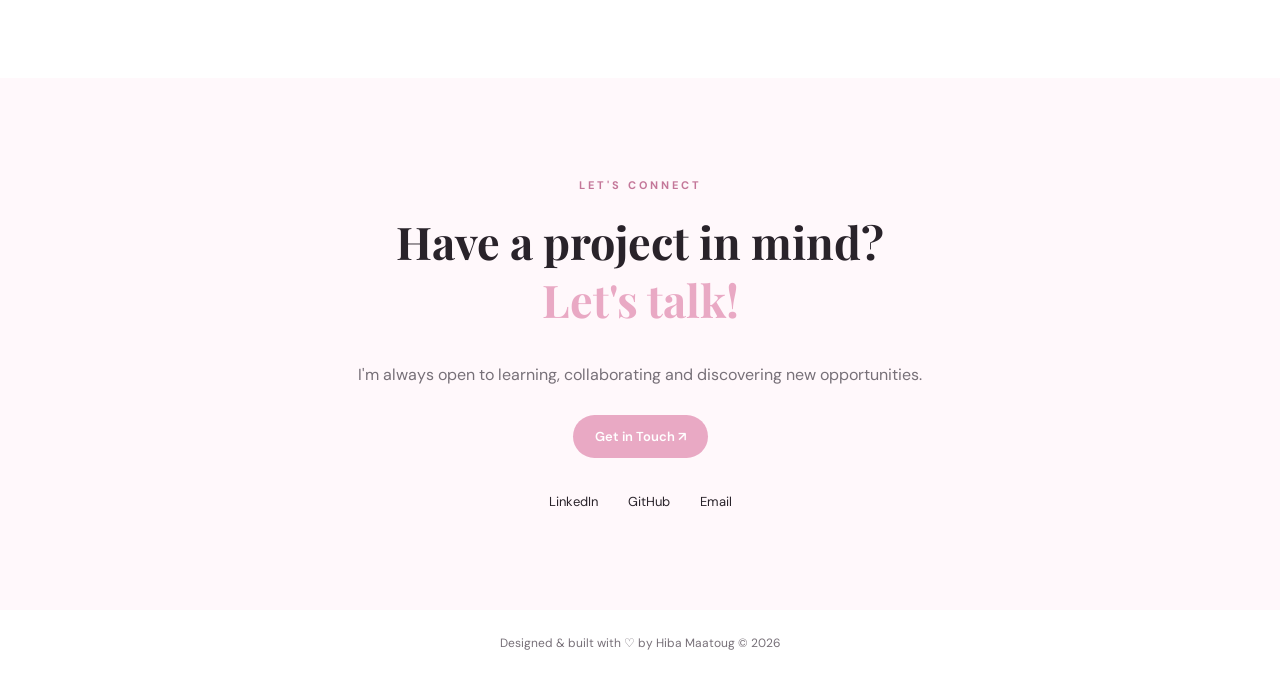
==== commit 552f8b06: "Add files via upload" ====
--- a/index.html
+++ b/index.html
@@ -135,9 +135,9 @@
           <button class="slider-btn next" onclick="slideProject('slider-soc', 1)">›</button>
         </div>
         <div class="project-info">
-          <span class="project-category">ARTIFICIAL INTELLIGENCE · INTERNSHIP</span>
+          <span class="project-category">ARTIFICIAL INTELLIGENCE · INTERNSHIP · BH BANK</span>
           <h3>Introducing AI into the SOC</h3>
-          <p>An internship project at BH Bank exploring the integration of Artificial Intelligence into the Security Operations Center — focusing on AI-driven solutions and intelligent automation.</p>
+          <p>An internship project at BH Bank exploring the integration of Artificial Intelligence into the Security Operations Center — focusing on AI-driven incident analysis and intelligent automation.</p>
           <span class="project-tech">AI · Intelligent Solutions · Automation</span>
         </div>
       </article>
@@ -154,9 +154,9 @@
           <button class="slider-btn next" onclick="slideProject('slider-billet', 1)">›</button>
         </div>
         <div class="project-info">
-          <span class="project-category">STUDENT PROJECT · AI</span>
+          <span class="project-category">ARTIFICIAL INTELLIGENCE · INTERNSHIP · BH BANK</span>
           <h3>BilletVerif</h3>
-          <p>A document verification concept designed to classify bills as authentic, non-authentic or uncertain using OCR and image analysis.</p>
+          <p>An internship project developed at BH Bank: an automated document verification solution designed to classify promissory notes (billets à ordre) as authentic, non-authentic or uncertain using OCR and computer vision before bank deposit.</p>
           <span class="project-tech">Python · OCR · OpenCV · AI</span>
         </div>
       </article>
@@ -240,8 +240,8 @@
     <article class="experience-card">
       <span class="project-category">6 WEEKS · 2026</span>
       <h3>BH Bank</h3>
-      <p class="experience-role">IT Intern — AI in the SOC</p>
-      <p>Worked on a project exploring the integration of Artificial Intelligence into the Security Operations Center (SOC), with an emphasis on AI-driven solutions and intelligent automation.</p>
+      <p class="experience-role">IT Intern — Artificial Intelligence & Banking Automation</p>
+      <p>Worked on AI-powered banking solutions, including developing <strong>BilletVerif</strong> (an automated document verification tool using OCR and computer vision to authenticate promissory notes before deposit) and exploring the integration of Artificial Intelligence into the Security Operations Center (SOC).</p>
     </article>
     <article class="experience-card">
       <span class="project-category">2026 · STUDENT LEADERSHIP</span>
